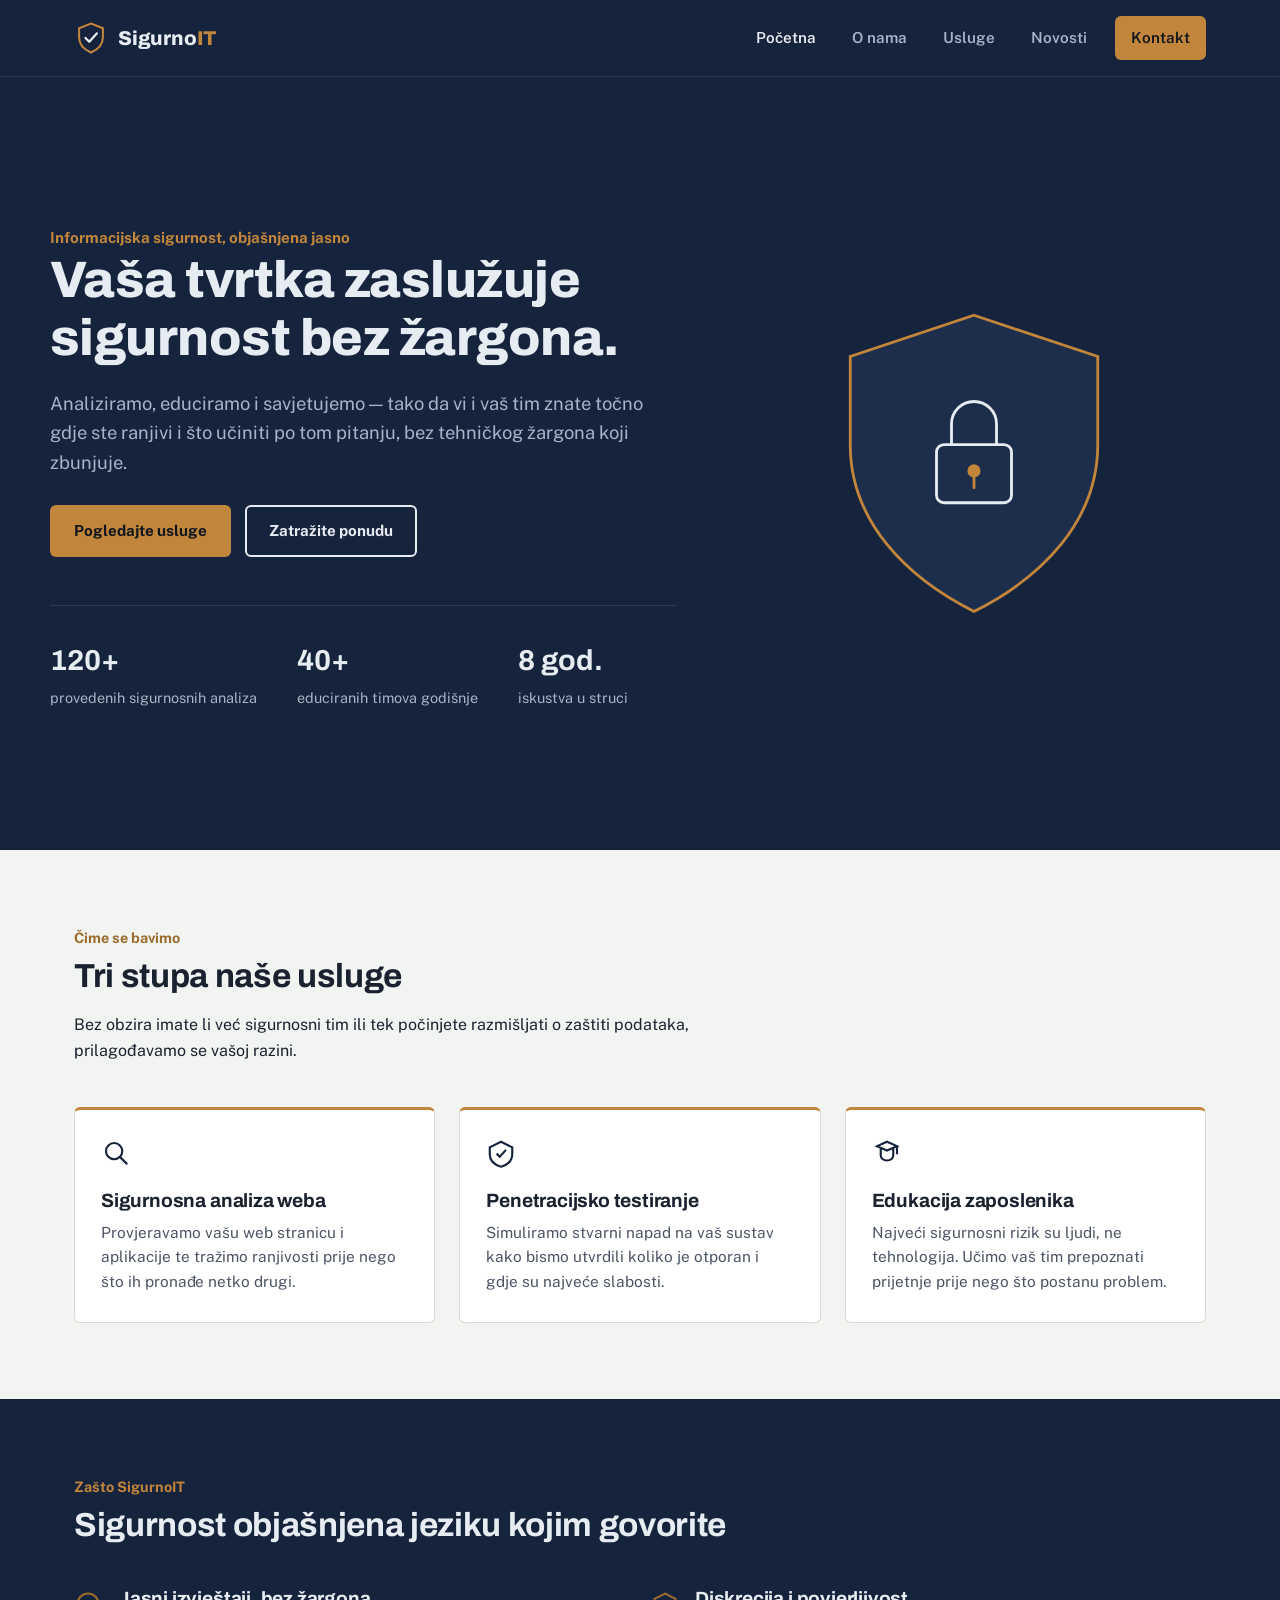
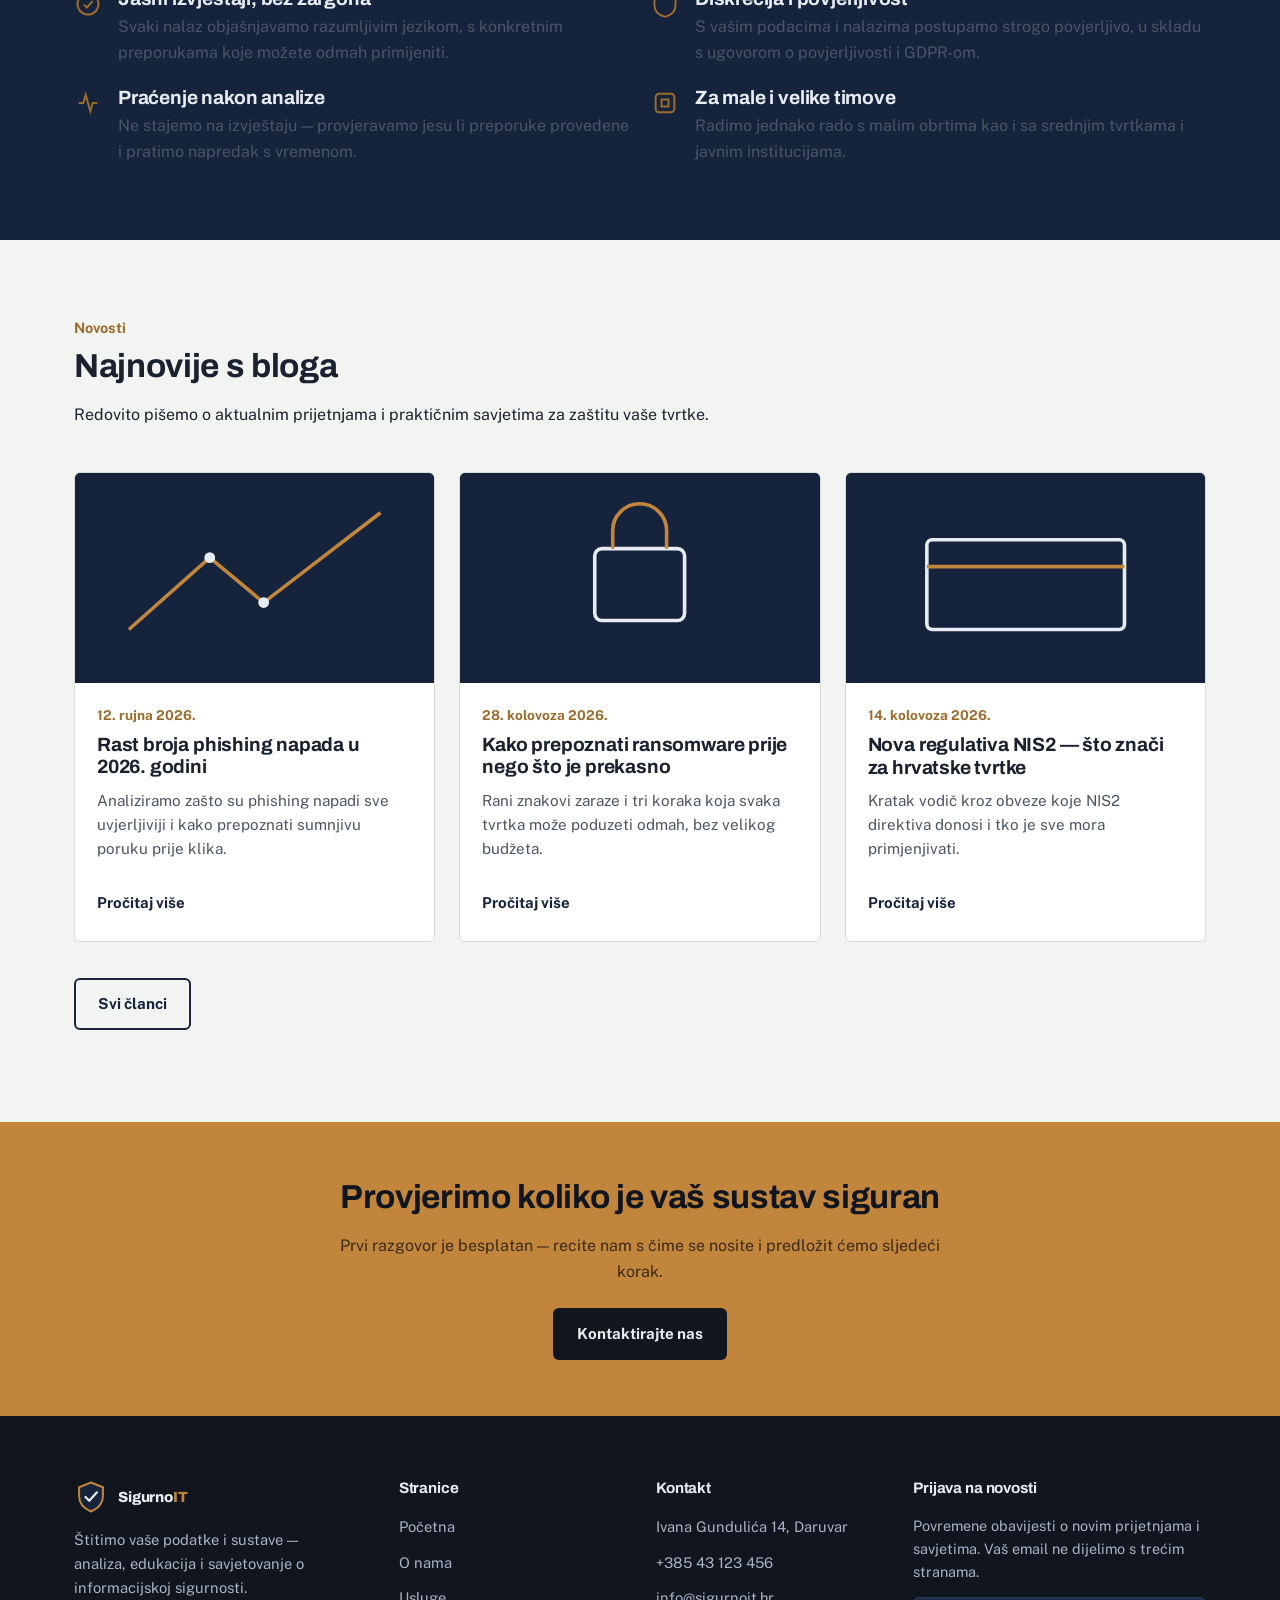
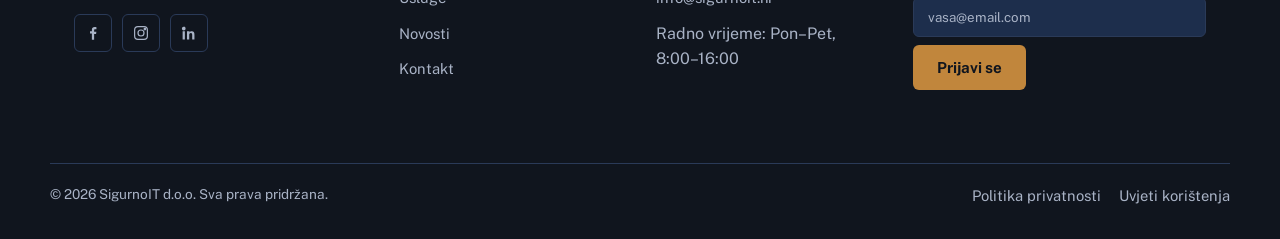
==== index.html @ 2c345a21 "Initial commit — SigurnoIT web stranica" ====
<!DOCTYPE html>
<html lang="hr">
<head>
<meta charset="UTF-8">
<meta name="viewport" content="width=device-width, initial-scale=1.0">
<title>SigurnoIT — Informacijska sigurnost za tvrtke i institucije</title>
<meta name="description" content="SigurnoIT nudi analizu sigurnosti weba, penetracijsko testiranje, edukaciju zaposlenika i savjetovanje o informacijskoj sigurnosti.">
<link rel="icon" href="data:image/svg+xml,<svg xmlns=%22http://www.w3.org/2000/svg%22 viewBox=%220 0 40 40%22><path d=%22M20 3 L34 8.5 V19 C34 27.5 28 33.5 20 37 C12 33.5 6 27.5 6 19 V8.5 L20 3Z%22 fill=%22%2316233C%22 stroke=%22%23C1863C%22 stroke-width=%222.4%22/></svg>">
<link rel="stylesheet" href="css/style.css">
</head>
<body data-page="index">

<div id="site-header"></div>

<main>

  <section class="hero">
    <div class="container hero-inner">
      <div>
        <span class="hero-eyebrow">Informacijska sigurnost, objašnjena jasno</span>
        <h1>Vaša tvrtka zaslužuje sigurnost bez žargona.</h1>
        <p class="lede">Analiziramo, educiramo i savjetujemo — tako da vi i vaš tim znate točno gdje ste ranjivi i što učiniti po tom pitanju, bez tehničkog žargona koji zbunjuje.</p>
        <div class="hero-actions">
          <a href="usluge.html" class="btn btn-primary">Pogledajte usluge</a>
          <a href="kontakt.html" class="btn btn-outline">Zatražite ponudu</a>
        </div>
        <div class="hero-stats">
          <div class="hero-stat"><b>120+</b><span>provedenih sigurnosnih analiza</span></div>
          <div class="hero-stat"><b>40+</b><span>educiranih timova godišnje</span></div>
          <div class="hero-stat"><b>8 god.</b><span>iskustva u struci</span></div>
        </div>
      </div>
      <div class="hero-art">
        <svg viewBox="0 0 320 340" fill="none" xmlns="http://www.w3.org/2000/svg" role="img" aria-label="Ilustracija štita s bravom">
          <path d="M160 12 L292 56 V150 C292 232 232 292 160 328 C88 292 28 232 28 150 V56 L160 12Z" stroke="#C1863C" stroke-width="3" fill="#1D2E4C"/>
          <rect x="120" y="150" width="80" height="62" rx="8" stroke="#E7EBF2" stroke-width="3" fill="none"/>
          <path d="M136 150 V128 a24 24 0 0 1 48 0 V150" stroke="#E7EBF2" stroke-width="3" fill="none"/>
          <circle cx="160" cy="178" r="7" fill="#C1863C"/>
          <line x1="160" y1="184" x2="160" y2="196" stroke="#C1863C" stroke-width="3" stroke-linecap="round"/>
        </svg>
      </div>
    </div>
  </section>

  <section class="section-light">
    <div class="container">
      <div class="section-head">
        <span class="kicker">Čime se bavimo</span>
        <h2>Tri stupa naše usluge</h2>
        <p>Bez obzira imate li već sigurnosni tim ili tek počinjete razmišljati o zaštiti podataka, prilagođavamo se vašoj razini.</p>
      </div>
      <div class="grid grid-3">
        <div class="card">
          <svg viewBox="0 0 24 24" fill="none" stroke="currentColor" stroke-width="1.7"><circle cx="10.5" cy="10.5" r="6.5"/><line x1="15.3" y1="15.3" x2="20.5" y2="20.5" stroke-linecap="round"/></svg>
          <h3>Sigurnosna analiza weba</h3>
          <p>Provjeravamo vašu web stranicu i aplikacije te tražimo ranjivosti prije nego što ih pronađe netko drugi.</p>
        </div>
        <div class="card">
          <svg viewBox="0 0 24 24" fill="none" stroke="currentColor" stroke-width="1.7"><path d="M12 3 L21 7.5 V13 C21 18 17 21.5 12 23 C7 21.5 3 18 3 13 V7.5 L12 3Z"/><path d="M8.5 12.5 L11 15 L16 9.5"/></svg>
          <h3>Penetracijsko testiranje</h3>
          <p>Simuliramo stvarni napad na vaš sustav kako bismo utvrdili koliko je otporan i gdje su najveće slabosti.</p>
        </div>
        <div class="card">
          <svg viewBox="0 0 24 24" fill="none" stroke="currentColor" stroke-width="1.7"><path d="M4 6.5 L12 3 L20 6.5 L12 10 L4 6.5Z"/><path d="M7 8.5 V14 C7 16 9 18 12 18 C15 18 17 16 17 14 V8.5"/><line x1="20" y1="6.5" x2="20" y2="13"/></svg>
          <h3>Edukacija zaposlenika</h3>
          <p>Najveći sigurnosni rizik su ljudi, ne tehnologija. Učimo vaš tim prepoznati prijetnje prije nego što postanu problem.</p>
        </div>
      </div>
    </div>
  </section>

  <section class="section-dark">
    <div class="container">
      <div class="section-head">
        <span class="kicker">Zašto SigurnoIT</span>
        <h2>Sigurnost objašnjena jeziku kojim govorite</h2>
      </div>
      <div class="value-list grid grid-2">
        <div class="value-item">
          <svg viewBox="0 0 24 24" fill="none" stroke="currentColor" stroke-width="1.7"><circle cx="12" cy="12" r="9"/><path d="M8.5 12.5 L11 15 L16 9.5"/></svg>
          <div>
            <h3>Jasni izvještaji, bez žargona</h3>
            <p>Svaki nalaz objašnjavamo razumljivim jezikom, s konkretnim preporukama koje možete odmah primijeniti.</p>
          </div>
        </div>
        <div class="value-item">
          <svg viewBox="0 0 24 24" fill="none" stroke="currentColor" stroke-width="1.7"><path d="M12 3 L21 7.5 V13 C21 18 17 21.5 12 23 C7 21.5 3 18 3 13 V7.5 L12 3Z"/></svg>
          <div>
            <h3>Diskrecija i povjerljivost</h3>
            <p>S vašim podacima i nalazima postupamo strogo povjerljivo, u skladu s ugovorom o povjerljivosti i GDPR-om.</p>
          </div>
        </div>
        <div class="value-item">
          <svg viewBox="0 0 24 24" fill="none" stroke="currentColor" stroke-width="1.7"><path d="M4 12 h4 l2 -7 l4 14 l2 -7 h4"/></svg>
          <div>
            <h3>Praćenje nakon analize</h3>
            <p>Ne stajemo na izvještaju — provjeravamo jesu li preporuke provedene i pratimo napredak s vremenom.</p>
          </div>
        </div>
        <div class="value-item">
          <svg viewBox="0 0 24 24" fill="none" stroke="currentColor" stroke-width="1.7"><rect x="4" y="4" width="16" height="16" rx="3"/><path d="M9 9h6v6H9z"/></svg>
          <div>
            <h3>Za male i velike timove</h3>
            <p>Radimo jednako rado s malim obrtima kao i sa srednjim tvrtkama i javnim institucijama.</p>
          </div>
        </div>
      </div>
    </div>
  </section>

  <section class="section-light">
    <div class="container">
      <div class="section-head">
        <span class="kicker">Novosti</span>
        <h2>Najnovije s bloga</h2>
        <p>Redovito pišemo o aktualnim prijetnjama i praktičnim savjetima za zaštitu vaše tvrtke.</p>
      </div>
      <div class="grid grid-3">

        <article class="article-card">
          <div class="article-thumb">
            <svg viewBox="0 0 400 225" xmlns="http://www.w3.org/2000/svg"><rect width="400" height="225" fill="#16233C"/><path d="M60 170 L150 90 L210 140 L340 40" stroke="#C1863C" stroke-width="4" fill="none"/><circle cx="150" cy="90" r="6" fill="#E7EBF2"/><circle cx="210" cy="140" r="6" fill="#E7EBF2"/></svg>
          </div>
          <div class="article-body">
            <span class="article-date">12. rujna 2026.</span>
            <h3>Rast broja phishing napada u 2026. godini</h3>
            <p>Analiziramo zašto su phishing napadi sve uvjerljiviji i kako prepoznati sumnjivu poruku prije klika.</p>
            <a href="clanak-1.html" class="read-more">Pročitaj više</a>
          </div>
        </article>

        <article class="article-card">
          <div class="article-thumb">
            <svg viewBox="0 0 400 225" xmlns="http://www.w3.org/2000/svg"><rect width="400" height="225" fill="#16233C"/><rect x="150" y="80" width="100" height="80" rx="8" stroke="#E7EBF2" stroke-width="4" fill="none"/><path d="M170 80 V60 a30 30 0 0 1 60 0 V80" stroke="#C1863C" stroke-width="4" fill="none"/></svg>
          </div>
          <div class="article-body">
            <span class="article-date">28. kolovoza 2026.</span>
            <h3>Kako prepoznati ransomware prije nego što je prekasno</h3>
            <p>Rani znakovi zaraze i tri koraka koja svaka tvrtka može poduzeti odmah, bez velikog budžeta.</p>
            <a href="clanak-2.html" class="read-more">Pročitaj više</a>
          </div>
        </article>

        <article class="article-card">
          <div class="article-thumb">
            <svg viewBox="0 0 400 225" xmlns="http://www.w3.org/2000/svg"><rect width="400" height="225" fill="#16233C"/><rect x="90" y="70" width="220" height="100" rx="6" stroke="#E7EBF2" stroke-width="4" fill="none"/><line x1="90" y1="100" x2="310" y2="100" stroke="#C1863C" stroke-width="4"/></svg>
          </div>
          <div class="article-body">
            <span class="article-date">14. kolovoza 2026.</span>
            <h3>Nova regulativa NIS2 — što znači za hrvatske tvrtke</h3>
            <p>Kratak vodič kroz obveze koje NIS2 direktiva donosi i tko je sve mora primjenjivati.</p>
            <a href="clanak-3.html" class="read-more">Pročitaj više</a>
          </div>
        </article>

      </div>
      <p style="margin-top:36px;"><a href="novosti.html" class="btn btn-outline-dark">Svi članci</a></p>
    </div>
  </section>

  <section class="cta-band">
    <div class="container">
      <h2>Provjerimo koliko je vaš sustav siguran</h2>
      <p style="max-width:60ch; margin:0 auto 24px; color:#3A2A16;">Prvi razgovor je besplatan — recite nam s čime se nosite i predložit ćemo sljedeći korak.</p>
      <a href="kontakt.html" class="btn btn-primary">Kontaktirajte nas</a>
    </div>
  </section>

</main>

<div id="site-footer"></div>

<script src="js/include.js"></script>
<script src="js/main.js"></script>
</body>
</html>
---- css/style.css ----
/* =========================================================
   SigurnoIT — stylesheet
   Token system: colors, type, spacing. See README for palette.
   ========================================================= */

@import url('https://fonts.googleapis.com/css2?family=Archivo:wght@500;600;700;800&family=Public+Sans:wght@400;500;600;700&display=swap');

:root{
  /* Color */
  --ink:        #10151E;   /* near-black, deep navy-black */
  --navy:       #16233C;   /* primary dark surface */
  --navy-2:     #1D2E4C;   /* lighter navy for borders/hover on dark */
  --paper:      #F2F4F1;   /* light cool surface (not warm cream) */
  --paper-2:    #E7EAE4;   /* slightly deeper light surface for cards */
  --text:       #1A2230;   /* body text on light */
  --text-soft:  #4C5566;   /* secondary text on light */
  --on-dark:    #E7EBF2;   /* body text on navy */
  --on-dark-soft: #A9B3C6; /* secondary text on navy */
  --gold:       #C1863C;   /* accent — CTAs, highlights */
  --gold-dark:  #9C6C2E;
  --safe:       #3E8264;   /* confirmations, "secure" signals */
  --line:       #D8DCD4;   /* hairline borders on light */
  --line-dark:  #2A3A58;   /* hairline borders on navy */
  --danger:     #B3432B;

  /* Type */
  --font-display: 'Archivo', 'Segoe UI', sans-serif;
  --font-body: 'Public Sans', 'Segoe UI', sans-serif;

  /* Layout */
  --maxw: 1180px;
  --radius: 6px;
  --gap: 24px;
}

*, *::before, *::after{ box-sizing: border-box; }
html{ scroll-behavior: smooth; }
body{
  margin: 0;
  font-family: var(--font-body);
  color: var(--text);
  background: var(--paper);
  line-height: 1.6;
  -webkit-font-smoothing: antialiased;
}

img{ max-width: 100%; display: block; }
a{ color: inherit; }
ul{ margin: 0; padding: 0; list-style: none; }

.sr-only{
  position: absolute; width: 1px; height: 1px;
  padding: 0; margin: -1px; overflow: hidden;
  clip: rect(0,0,0,0); white-space: nowrap; border: 0;
}

.container{
  max-width: var(--maxw);
  margin: 0 auto;
  padding: 0 24px;
}

h1, h2, h3, h4{
  font-family: var(--font-display);
  font-weight: 700;
  line-height: 1.15;
  margin: 0 0 0.5em;
  letter-spacing: -0.01em;
}
h1{ font-size: clamp(2.1rem, 4vw, 3.2rem); font-weight: 800; }
h2{ font-size: clamp(1.6rem, 2.6vw, 2.2rem); }
h3{ font-size: 1.2rem; }
p{ margin: 0 0 1em; max-width: 68ch; }
.lede{ font-size: 1.15rem; color: var(--text-soft); }

:focus-visible{
  outline: 3px solid var(--gold);
  outline-offset: 2px;
}

@media (prefers-reduced-motion: reduce){
  *{ animation-duration: 0.001ms !important; transition-duration: 0.001ms !important; scroll-behavior: auto !important; }
}

/* ---------- Buttons ---------- */
.btn{
  display: inline-flex;
  align-items: center;
  gap: 8px;
  font-family: var(--font-body);
  font-weight: 700;
  font-size: 0.95rem;
  padding: 12px 22px;
  border-radius: var(--radius);
  border: 2px solid transparent;
  cursor: pointer;
  text-decoration: none;
  transition: transform 0.12s ease, background-color 0.15s ease, border-color 0.15s ease;
}
.btn:active{ transform: translateY(1px); }
.btn-primary{ background: var(--gold); color: var(--ink); }
.btn-primary:hover{ background: var(--gold-dark); }
.btn-outline{ background: transparent; border-color: currentColor; color: var(--on-dark); }
.btn-outline:hover{ background: rgba(255,255,255,0.08); }
.btn-outline-dark{ background: transparent; border-color: var(--navy); color: var(--navy); }
.btn-outline-dark:hover{ background: var(--paper-2); }

/* =========================================================
   Header / Navigation
   ========================================================= */
.site-header{
  background: var(--navy);
  position: sticky;
  top: 0;
  z-index: 50;
  border-bottom: 1px solid var(--line-dark);
}
.header-inner{
  display: flex;
  align-items: center;
  justify-content: space-between;
  height: 76px;
}
.logo{
  display: flex;
  align-items: center;
  gap: 10px;
  text-decoration: none;
  color: var(--on-dark);
  font-family: var(--font-display);
  font-weight: 800;
  font-size: 1.25rem;
  letter-spacing: -0.01em;
}
.logo svg{ width: 34px; height: 34px; flex-shrink: 0; }

.main-nav{ display: flex; align-items: center; }
.nav-toggle{
  display: none;
  flex-direction: column;
  justify-content: center;
  gap: 5px;
  width: 42px;
  height: 42px;
  background: transparent;
  border: 1px solid var(--line-dark);
  border-radius: var(--radius);
  cursor: pointer;
}
.nav-toggle span{
  display: block;
  height: 2px;
  width: 20px;
  margin: 0 auto;
  background: var(--on-dark);
}
.nav-menu{
  display: flex;
  align-items: center;
  gap: 4px;
}
.nav-menu a{
  display: block;
  padding: 10px 16px;
  text-decoration: none;
  color: var(--on-dark-soft);
  font-weight: 600;
  font-size: 0.95rem;
  border-radius: var(--radius);
  transition: color 0.15s ease, background-color 0.15s ease;
}
.nav-menu a:hover{ color: var(--on-dark); background: var(--navy-2); }
.nav-menu a.is-active{ color: var(--on-dark); }
.nav-menu a.nav-cta{
  background: var(--gold);
  color: var(--ink);
  margin-left: 8px;
}
.nav-menu a.nav-cta:hover{ background: var(--gold-dark); color: var(--ink); }

@media (max-width: 860px){
  .nav-toggle{ display: flex; }
  .nav-menu{
    position: absolute;
    top: 76px;
    left: 0;
    right: 0;
    background: var(--navy);
    border-bottom: 1px solid var(--line-dark);
    flex-direction: column;
    align-items: stretch;
    padding: 8px 24px 20px;
    gap: 2px;
    display: none;
  }
  .nav-menu.is-open{ display: flex; }
  .nav-menu a{ padding: 12px 8px; }
  .nav-menu a.nav-cta{ margin-left: 0; text-align: center; margin-top: 8px; }
}

/* =========================================================
   Hero
   ========================================================= */
.hero{
  background: var(--navy);
  color: var(--on-dark);
  overflow: hidden;
  position: relative;
}
.hero-inner{
  display: grid;
  grid-template-columns: 1.1fr 0.9fr;
  align-items: center;
  gap: 40px;
  padding: 72px 0 64px;
}
.hero-eyebrow{
  color: var(--gold);
  font-weight: 700;
  font-size: 0.95rem;
  margin-bottom: 14px;
}
.hero h1{ color: var(--on-dark); margin-bottom: 0.4em; }
.hero p.lede{ color: var(--on-dark-soft); }
.hero-actions{ display: flex; gap: 14px; margin-top: 28px; flex-wrap: wrap; }
.hero-art{ justify-self: center; }
.hero-art svg{ width: 100%; max-width: 380px; height: auto; }

.hero-stats{
  display: flex;
  gap: 40px;
  margin-top: 48px;
  padding-top: 32px;
  border-top: 1px solid var(--line-dark);
  flex-wrap: wrap;
}
.hero-stat b{
  display: block;
  font-family: var(--font-display);
  font-size: 1.8rem;
  color: var(--on-dark);
}
.hero-stat span{ color: var(--on-dark-soft); font-size: 0.9rem; }

@media (max-width: 860px){
  .hero-inner{ grid-template-columns: 1fr; padding: 48px 0 40px; }
  .hero-art{ order: -1; max-width: 260px; margin: 0 auto; }
}

/* =========================================================
   Sections (generic)
   ========================================================= */
section{ padding: 76px 0; }
.section-light{ background: var(--paper); }
.section-alt{ background: var(--paper-2); }
.section-dark{ background: var(--navy); color: var(--on-dark); }
.section-dark p{ color: var(--on-dark-soft); }
.section-dark h2, .section-dark h3{ color: var(--on-dark); }

.section-head{ max-width: 680px; margin-bottom: 44px; }
.section-head .kicker{
  color: var(--gold-dark);
  font-weight: 700;
  font-size: 0.9rem;
  margin-bottom: 8px;
  display: block;
}
.section-dark .section-head .kicker{ color: var(--gold); }

@media (max-width: 640px){
  section{ padding: 52px 0; }
}

/* =========================================================
   Cards — services
   ========================================================= */
.grid{ display: grid; gap: var(--gap); }
.grid-3{ grid-template-columns: repeat(3, 1fr); }
.grid-2{ grid-template-columns: repeat(2, 1fr); }
@media (max-width: 900px){ .grid-3{ grid-template-columns: repeat(2, 1fr); } }
@media (max-width: 640px){ .grid-3, .grid-2{ grid-template-columns: 1fr; } }

.card{
  background: #fff;
  border: 1px solid var(--line);
  border-top: 3px solid var(--gold);
  border-radius: var(--radius);
  padding: 28px 26px;
}
.card svg{ width: 30px; height: 30px; color: var(--navy); margin-bottom: 14px; }
.card h3{ margin-bottom: 8px; }
.card p{ color: var(--text-soft); margin-bottom: 0; font-size: 0.96rem; }

.service-detail{
  display: flex;
  gap: 20px;
  padding: 28px 0;
  border-top: 1px solid var(--line);
}
.service-detail:last-child{ border-bottom: 1px solid var(--line); }
.service-detail svg{ width: 34px; height: 34px; color: var(--gold-dark); flex-shrink: 0; margin-top: 4px; }
.service-detail h3{ margin-bottom: 6px; }
.service-detail p{ color: var(--text-soft); margin-bottom: 10px; }
.service-detail ul{ display: grid; gap: 6px; }
.service-detail ul li{
  color: var(--text-soft);
  font-size: 0.94rem;
  padding-left: 22px;
  position: relative;
}
.service-detail ul li::before{
  content: "";
  position: absolute;
  left: 0; top: 8px;
  width: 8px; height: 8px;
  background: var(--safe);
  border-radius: 2px;
}

/* =========================================================
   Team
   ========================================================= */
.team-card{ text-align: left; }
.avatar{
  width: 100%;
  aspect-ratio: 1;
  border-radius: var(--radius);
  background: var(--navy);
  margin-bottom: 16px;
  overflow: hidden;
}
.avatar svg{ width: 100%; height: 100%; }
.team-card h3{ margin-bottom: 2px; }
.team-role{ color: var(--gold-dark); font-weight: 600; font-size: 0.9rem; margin-bottom: 10px; }
.team-card p{ color: var(--text-soft); font-size: 0.95rem; }

/* =========================================================
   Pricing table
   ========================================================= */
.price-table-wrap{ overflow-x: auto; border: 1px solid var(--line); border-radius: var(--radius); }
table.price-table{
  width: 100%;
  border-collapse: collapse;
  min-width: 560px;
  background: #fff;
}
.price-table caption{ text-align: left; padding: 16px 20px 0; color: var(--text-soft); font-size: 0.9rem; }
.price-table th, .price-table td{
  text-align: left;
  padding: 16px 20px;
  border-bottom: 1px solid var(--line);
}
.price-table thead th{
  background: var(--navy);
  color: var(--on-dark);
  font-family: var(--font-display);
  font-weight: 700;
  font-size: 0.92rem;
}
.price-table tbody tr:last-child td{ border-bottom: none; }
.price-table tbody tr:hover{ background: var(--paper-2); }
.price-table td.price{ font-family: var(--font-display); font-weight: 700; color: var(--navy); white-space: nowrap; }
.price-note{ margin-top: 14px; color: var(--text-soft); font-size: 0.92rem; }

/* =========================================================
   Articles
   ========================================================= */
.article-card{
  background: #fff;
  border: 1px solid var(--line);
  border-radius: var(--radius);
  overflow: hidden;
  display: flex;
  flex-direction: column;
}
.article-thumb{
  aspect-ratio: 16/9;
  background: var(--navy);
}
.article-thumb svg{ width: 100%; height: 100%; }
.article-body{ padding: 22px 22px 26px; display: flex; flex-direction: column; flex-grow: 1; }
.article-date{ color: var(--gold-dark); font-weight: 700; font-size: 0.85rem; margin-bottom: 8px; }
.article-body h3{ margin-bottom: 10px; }
.article-body p{ color: var(--text-soft); font-size: 0.95rem; flex-grow: 1; }
.read-more{
  margin-top: 14px;
  font-weight: 700;
  color: var(--navy);
  text-decoration: none;
  display: inline-flex;
  align-items: center;
  gap: 6px;
  font-size: 0.94rem;
}
.read-more:hover{ color: var(--gold-dark); }

.article-page-hero{ padding: 56px 0 40px; }
.article-meta{ color: var(--on-dark-soft); font-size: 0.9rem; margin-bottom: 10px; }
.article-content{ max-width: 720px; }
.article-content h2{ margin-top: 1.4em; }
.article-content .article-cover{ border-radius: var(--radius); overflow: hidden; margin: 28px 0; border: 1px solid var(--line); }

/* =========================================================
   Forms
   ========================================================= */
.form-grid{ display: grid; grid-template-columns: 1fr 1fr; gap: 18px; }
@media (max-width: 640px){ .form-grid{ grid-template-columns: 1fr; } }
.field{ display: flex; flex-direction: column; gap: 6px; }
.field.full{ grid-column: 1 / -1; }
.field label{ font-weight: 600; font-size: 0.92rem; }
.field .req{ color: var(--danger); }
.field input, .field textarea{
  font-family: var(--font-body);
  font-size: 1rem;
  padding: 12px 14px;
  border: 1px solid var(--line);
  border-radius: var(--radius);
  background: #fff;
  color: var(--text);
}
.field input:focus, .field textarea:focus{ border-color: var(--navy); }
.field input.is-invalid, .field textarea.is-invalid{ border-color: var(--danger); }
.field .error-msg{ color: var(--danger); font-size: 0.85rem; min-height: 1.1em; }
.form-status{
  margin-top: 18px;
  padding: 14px 16px;
  border-radius: var(--radius);
  font-weight: 600;
  display: none;
}
.form-status.is-visible{ display: block; }
.form-status.is-success{ background: #E7F1EA; color: var(--safe); display: block; }
.form-status.is-error{ background: #F6E7E2; color: var(--danger); display: block; }

.newsletter-form{ display: flex; gap: 8px; flex-wrap: wrap; }
.newsletter-form input{
  flex: 1 1 200px;
  padding: 11px 14px;
  border-radius: var(--radius);
  border: 1px solid var(--line-dark);
  background: var(--navy-2);
  color: var(--on-dark);
  font-family: var(--font-body);
}
.newsletter-form input::placeholder{ color: var(--on-dark-soft); }
.newsletter-form button{ flex-shrink: 0; }
.form-message{ font-size: 0.86rem; margin: 8px 0 0; min-height: 1.2em; }
.form-message.is-success{ color: #7FCBA4; }
.form-message.is-error{ color: #E39D89; }

/* =========================================================
   CTA band
   ========================================================= */
.cta-band{
  background: var(--gold);
  color: var(--ink);
  text-align: center;
  padding: 56px 0;
}
.cta-band h2{ color: var(--ink); }
.cta-band .btn-primary{ background: var(--ink); color: var(--on-dark); }
.cta-band .btn-primary:hover{ background: var(--navy); }

/* =========================================================
   Footer
   ========================================================= */
.site-footer{ background: var(--ink); color: var(--on-dark-soft); padding: 64px 0 0; }
.footer-grid{
  display: grid;
  grid-template-columns: 1.3fr 1fr 1fr 1.3fr;
  gap: 32px;
  padding-bottom: 48px;
}
.footer-brand .logo{ color: var(--on-dark); margin-bottom: 14px; }
.footer-brand p{ font-size: 0.92rem; max-width: 30ch; }
.site-footer h3{
  color: var(--on-dark);
  font-size: 0.95rem;
  margin-bottom: 16px;
}
.site-footer ul{ display: grid; gap: 10px; }
.site-footer a{ text-decoration: none; color: var(--on-dark-soft); font-size: 0.92rem; }
.site-footer a:hover{ color: var(--on-dark); }
.social-row{ display: flex; gap: 10px; margin-top: 4px; }
.social-row a{
  width: 38px; height: 38px;
  display: flex; align-items: center; justify-content: center;
  border: 1px solid var(--line-dark);
  border-radius: var(--radius);
}
.social-row a:hover{ background: var(--navy-2); }
.social-row svg{ width: 18px; height: 18px; }

.footer-bottom{
  border-top: 1px solid var(--line-dark);
  padding: 20px 0;
  display: flex;
  justify-content: space-between;
  flex-wrap: wrap;
  gap: 10px;
  font-size: 0.85rem;
}
.footer-bottom ul{ display: flex; gap: 18px; }

@media (max-width: 900px){
  .footer-grid{ grid-template-columns: 1fr 1fr; }
}
@media (max-width: 560px){
  .footer-grid{ grid-template-columns: 1fr; }
}

/* =========================================================
   Misc pages: legal, about
   ========================================================= */
.page-hero{ padding: 56px 0 44px; }
.legal-content{ max-width: 760px; }
.legal-content h2{ margin-top: 1.6em; }
.legal-content ul{ list-style: disc; padding-left: 22px; display: grid; gap: 8px; margin-bottom: 1em; }

.value-list{ display: grid; gap: 22px; }
.value-item{ display: flex; gap: 16px; }
.value-item svg{ width: 28px; height: 28px; color: var(--gold-dark); flex-shrink: 0; margin-top: 2px; }
.value-item h3{ margin-bottom: 4px; }
.value-item p{ color: var(--text-soft); margin-bottom: 0; }

.map-frame{ border-radius: var(--radius); overflow: hidden; border: 1px solid var(--line); }
.map-frame iframe{ width: 100%; height: 340px; border: 0; display: block; }

.contact-info-list{ display: grid; gap: 18px; margin-top: 24px; }
.contact-info-item{ display: flex; gap: 14px; }
.contact-info-item svg{ width: 22px; height: 22px; color: var(--gold-dark); flex-shrink: 0; margin-top: 2px; }
.contact-info-item h3{ font-size: 1rem; margin-bottom: 2px; }
.contact-info-item p{ margin-bottom: 0; color: var(--text-soft); font-size: 0.95rem; }
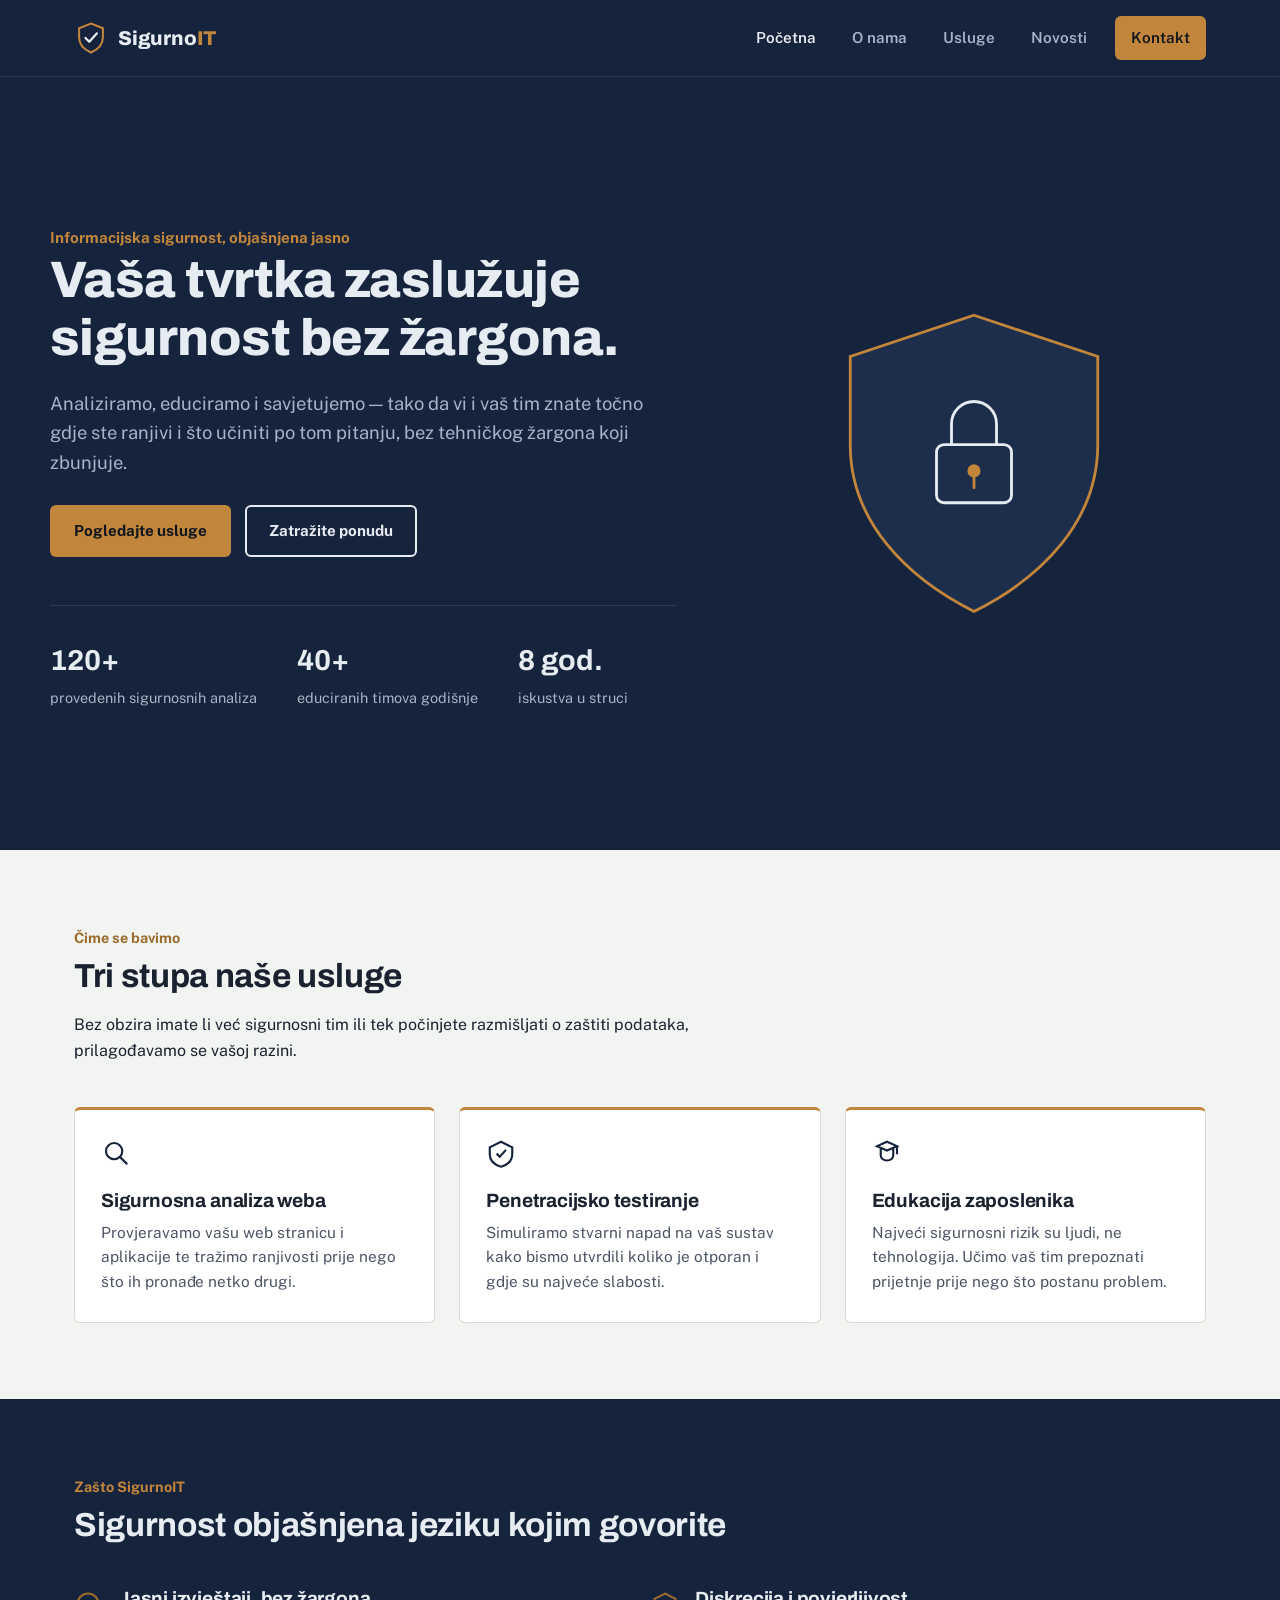
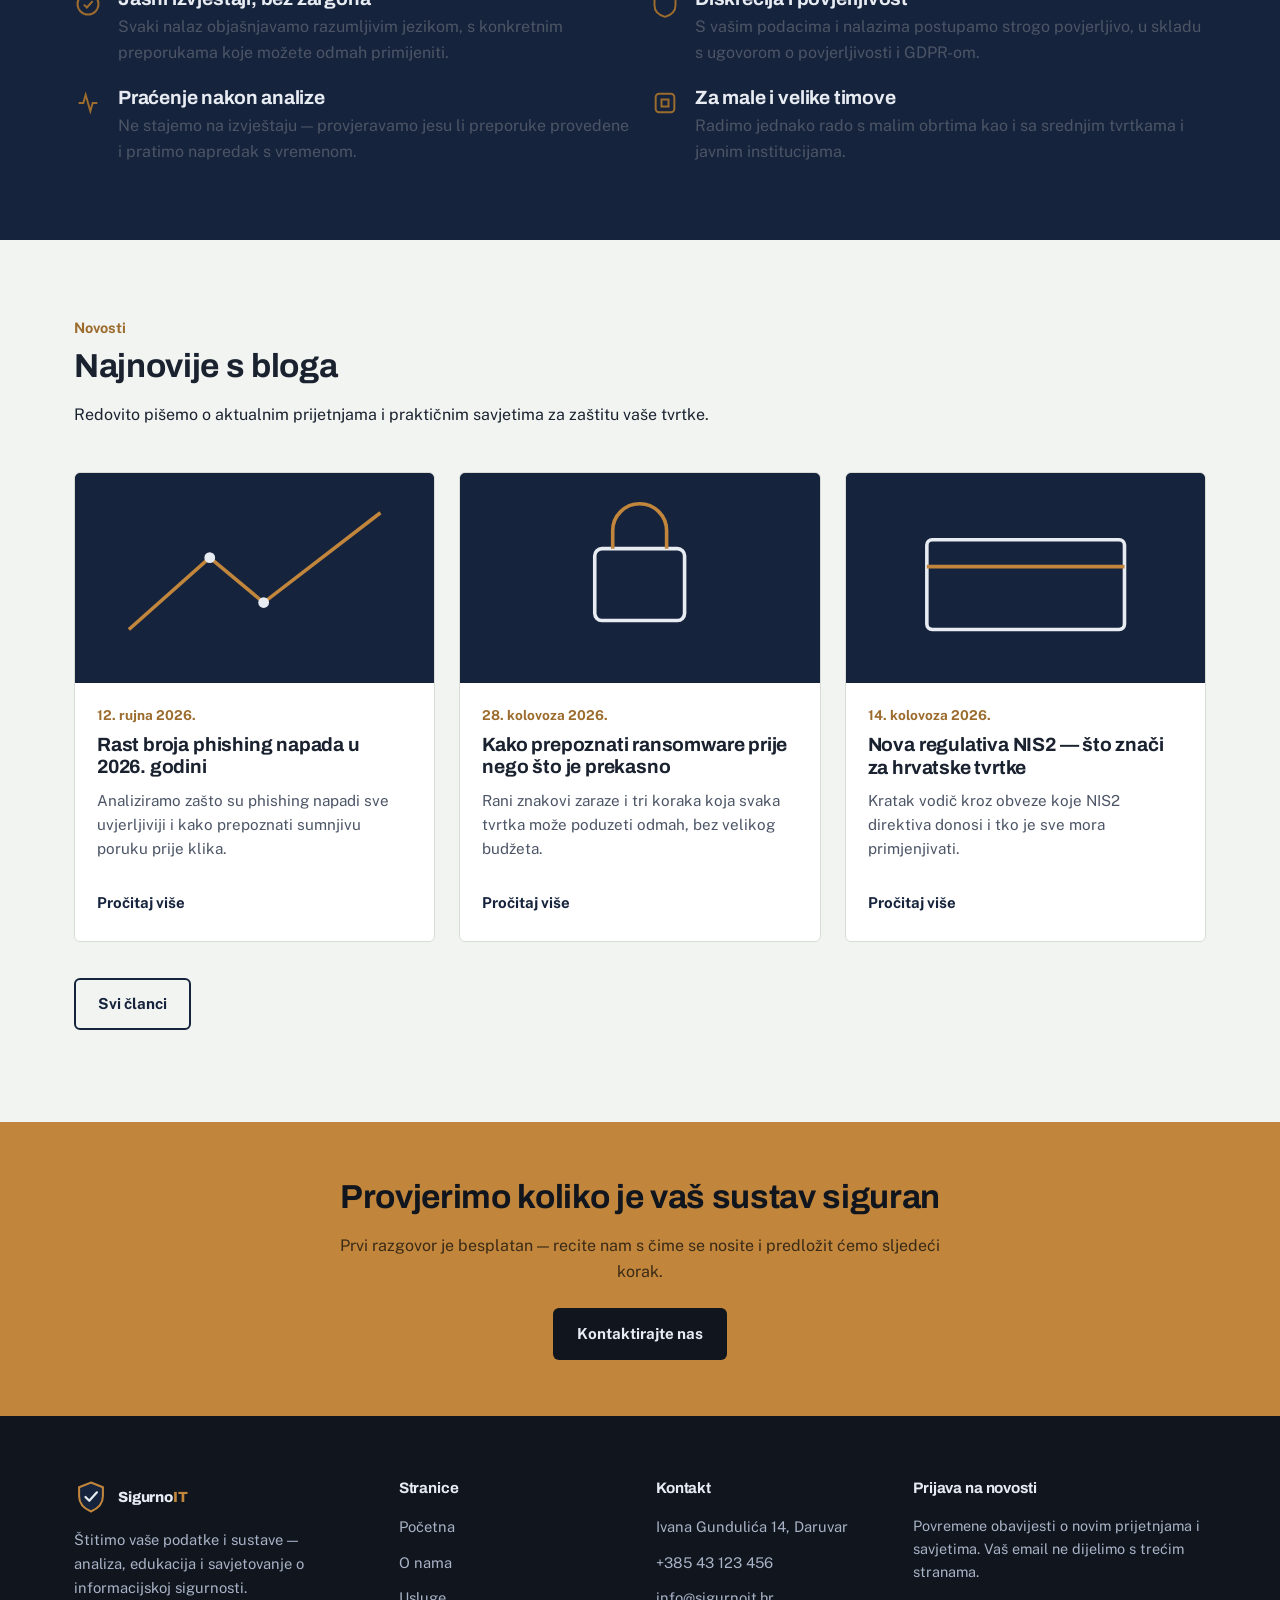
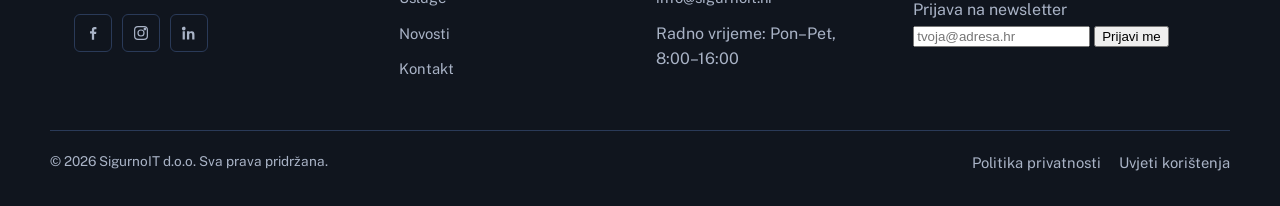
==== commit 93ca125f: "prvi commit" ====
--- a/index.html
+++ b/index.html
@@ -1,4 +1,5 @@
 <!DOCTYPE html>
+<!-- TSD-4RT | AB | 22.09.2026. -->
 <html lang="hr">
 <head>
 <meta charset="UTF-8">
@@ -10,7 +11,30 @@
 </head>
 <body data-page="index">
 
-<div id="site-header"></div>
+<header class="site-header">
+  <div class="container header-inner">
+    <a href="index.html" class="logo" aria-label="SigurnoIT — početna stranica">
+      <svg viewBox="0 0 40 40" fill="none" xmlns="http://www.w3.org/2000/svg" aria-hidden="true">
+        <path d="M20 3 L34 8.5 V19 C34 27.5 28 33.5 20 37 C12 33.5 6 27.5 6 19 V8.5 L20 3Z" stroke="#C1863C" stroke-width="2.4" fill="#16233C"/>
+        <path d="M13.5 20 L18 24.5 L27 14.5" stroke="#E7EBF2" stroke-width="2.6" stroke-linecap="round" stroke-linejoin="round"/>
+      </svg>
+      <span>Sigurno<span style="color:#C1863C">IT</span></span>
+    </a>
+    <nav class="main-nav" aria-label="Glavna navigacija">
+      <button class="nav-toggle" id="nav-toggle" aria-expanded="false" aria-controls="nav-menu">
+        <span></span><span></span><span></span>
+        <span class="sr-only">Otvori izbornik</span>
+      </button>
+      <ul id="nav-menu" class="nav-menu">
+        <li><a href="index.html" data-page="index">Početna</a></li>
+        <li><a href="o-nama.html" data-page="o-nama">O nama</a></li>
+        <li><a href="usluge.html" data-page="usluge">Usluge</a></li>
+        <li><a href="novosti.html" data-page="novosti">Novosti</a></li>
+        <li><a href="kontakt.html" data-page="kontakt" class="nav-cta">Kontakt</a></li>
+      </ul>
+    </nav>
+  </div>
+</header>
 
 <main>
 
@@ -168,9 +192,73 @@
 
 </main>
 
-<div id="site-footer"></div>
-
-<script src="js/include.js"></script>
+<footer class="site-footer">
+  <div class="container footer-grid">
+    <div class="footer-brand">
+      <a href="index.html" class="logo">
+        <svg viewBox="0 0 40 40" fill="none" xmlns="http://www.w3.org/2000/svg" aria-hidden="true">
+          <path d="M20 3 L34 8.5 V19 C34 27.5 28 33.5 20 37 C12 33.5 6 27.5 6 19 V8.5 L20 3Z" stroke="#C1863C" stroke-width="2.4" fill="#16233C"/>
+          <path d="M13.5 20 L18 24.5 L27 14.5" stroke="#E7EBF2" stroke-width="2.6" stroke-linecap="round" stroke-linejoin="round"/>
+        </svg>
+        <span>Sigurno<span style="color:#C1863C">IT</span></span>
+      </a>
+      <p>Štitimo vaše podatke i sustave — analiza, edukacija i savjetovanje o informacijskoj sigurnosti.</p>
+      <div class="social-row">
+        <a href="https://facebook.com" target="_blank" rel="noopener" aria-label="SigurnoIT na Facebooku">
+          <svg viewBox="0 0 24 24" fill="currentColor"><path d="M13.5 21v-7.7h2.6l.4-3h-3v-1.9c0-.87.24-1.46 1.5-1.46h1.6V4.34C15.9 4.24 15 4.16 14 4.16c-2.1 0-3.5 1.28-3.5 3.63v2.02H8v3h2.5V21h3Z"/></svg>
+        </a>
+        <a href="https://instagram.com" target="_blank" rel="noopener" aria-label="SigurnoIT na Instagramu">
+          <svg viewBox="0 0 24 24" fill="none" stroke="currentColor" stroke-width="1.6"><rect x="3.5" y="3.5" width="17" height="17" rx="4.5"/><circle cx="12" cy="12" r="4"/><circle cx="17.2" cy="6.8" r="1"/></svg>
+        </a>
+        <a href="https://linkedin.com" target="_blank" rel="noopener" aria-label="SigurnoIT na LinkedInu">
+          <svg viewBox="0 0 24 24" fill="currentColor"><path d="M4.98 3.5A2.5 2.5 0 1 1 5 8.5a2.5 2.5 0 0 1-.02-5ZM3.5 9.75h3V20.5h-3V9.75Zm6.4 0h2.88v1.47h.04c.4-.75 1.38-1.55 2.84-1.55 3.04 0 3.6 2 3.6 4.6v6.23h-3v-5.52c0-1.32-.02-3-1.83-3-1.84 0-2.12 1.43-2.12 2.9v5.62h-3V9.75Z"/></svg>
+        </a>
+      </div>
+    </div>
+
+    <div class="footer-col">
+      <h3>Stranice</h3>
+      <ul>
+        <li><a href="index.html">Početna</a></li>
+        <li><a href="o-nama.html">O nama</a></li>
+        <li><a href="usluge.html">Usluge</a></li>
+        <li><a href="novosti.html">Novosti</a></li>
+        <li><a href="kontakt.html">Kontakt</a></li>
+      </ul>
+    </div>
+
+    <div class="footer-col">
+      <h3>Kontakt</h3>
+      <ul>
+        <li><a href="https://www.google.com/maps/search/Ivana+Gundulica+14+Daruvar" target="_blank" rel="noopener">Ivana Gundulića 14, Daruvar</a></li>
+        <li><a href="tel:+38543123456">+385 43 123 456</a></li>
+        <li><a href="mailto:info@sigurnoit.hr">info@sigurnoit.hr</a></li>
+        <li>Radno vrijeme: Pon–Pet, 8:00–16:00</li>
+      </ul>
+    </div>
+
+    <div class="footer-col newsletter">
+      <h3>Prijava na novosti</h3>
+      <p style="font-size:0.9rem; max-width: 32ch;">Povremene obavijesti o novim prijetnjama i savjetima. Vaš email ne dijelimo s trećim stranama.</p>
+      <form action="https://formspree.io/f/xeaovzya" method="POST">
+        <label for="newsletter-email">Prijava na newsletter</label>
+        <input id="newsletter-email" type="email" name="email" required
+               placeholder="tvoja@adresa.hr">
+        <button type="submit">Prijavi me</button>
+      </form>
+      <p class="form-message" id="newsletter-message" role="status" aria-live="polite"></p>
+    </div>
+  </div>
+
+  <div class="container footer-bottom">
+    <p>© 2026 SigurnoIT d.o.o. Sva prava pridržana.</p>
+    <ul>
+      <li><a href="politika-privatnosti.html">Politika privatnosti</a></li>
+      <li><a href="uvjeti-koristenja.html">Uvjeti korištenja</a></li>
+    </ul>
+  </div>
+</footer>
+
 <script src="js/main.js"></script>
 </body>
 </html>
